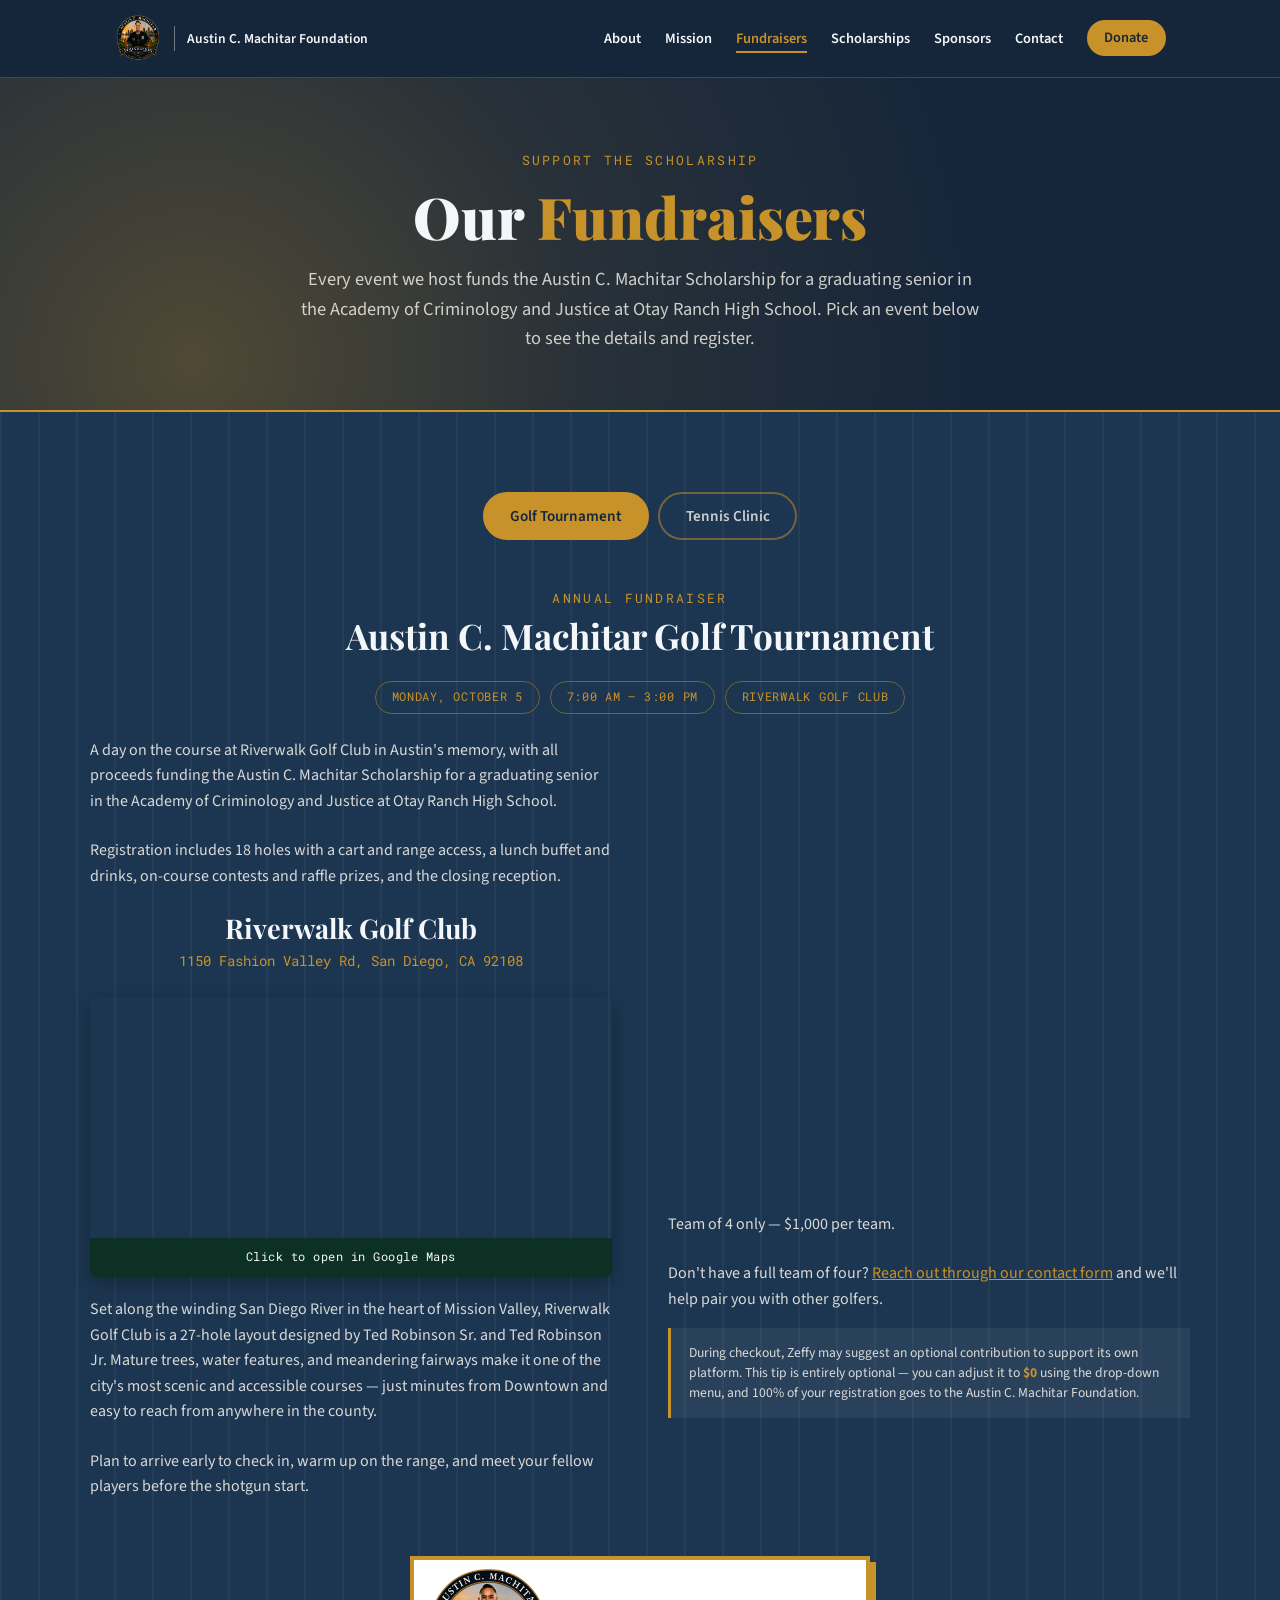
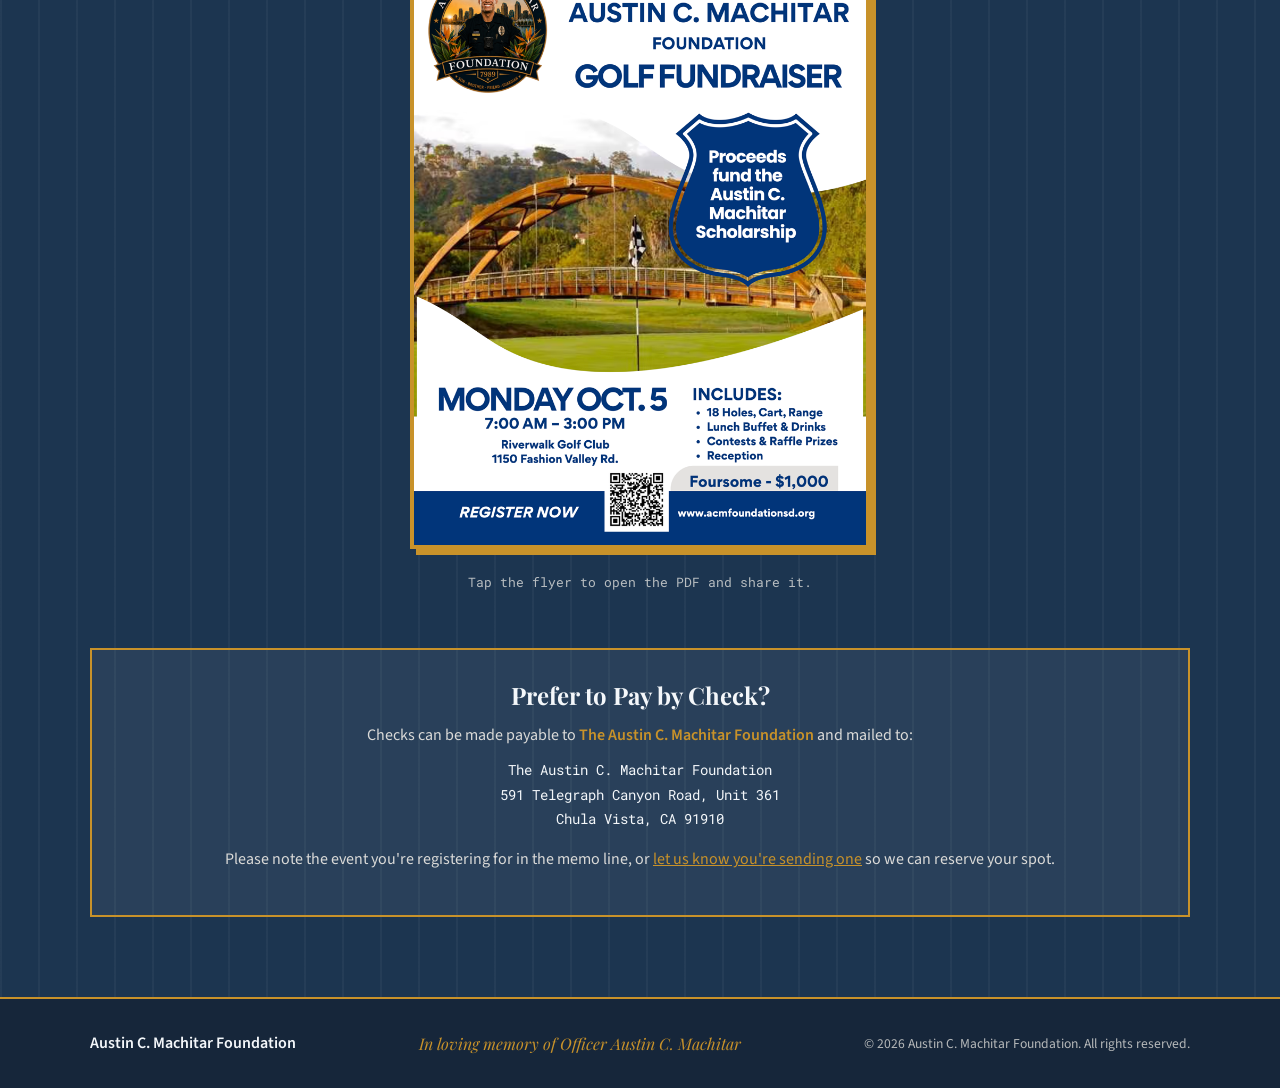
==== fundraisers.html @ 2b5ac6fb "Add tabbed Fundraisers page with tennis clinic Move the golf tournament off the home page into a ded" ====
<!DOCTYPE html>
<html lang="en">
<head>
<meta charset="UTF-8">
<meta name="viewport" content="width=device-width, initial-scale=1.0">
<title>Fundraisers — Austin C. Machitar Foundation</title>
<meta name="description" content="Upcoming Austin C. Machitar Foundation fundraisers — the annual golf tournament and the Redondo Family tennis clinic. All proceeds fund the Austin C. Machitar Scholarship.">
<!-- Favicon: foundation seal, scaled from assets/logo.png -->
<link rel="icon" type="image/png" sizes="32x32" href="assets/favicon-32.png">
<link rel="icon" type="image/png" sizes="16x16" href="assets/favicon-16.png">
<link rel="apple-touch-icon" sizes="180x180" href="assets/apple-touch-icon.png">
<link rel="preconnect" href="https://fonts.googleapis.com">
<link rel="preconnect" href="https://fonts.gstatic.com" crossorigin>
<link rel="stylesheet" href="https://fonts.googleapis.com/css2?family=Playfair+Display:wght@700;900&family=Source+Sans+3:wght@400;600&family=Roboto+Mono:wght@400&display=swap">
<link rel="stylesheet" href="css/styles.css">
</head>
<body>

<!-- ===== Navigation ===== -->
<nav class="nav">
  <div class="nav-inner">
    <a href="index.html" class="nav-logo" style="text-decoration:none;">
      <img class="nav-logo-img" src="assets/logo.png" alt="Austin C. Machitar Foundation">
      <span class="divider"></span>
      <span class="full-name">Austin C. Machitar Foundation</span>
    </a>
    <ul class="nav-links" id="navLinks">
      <li><a href="index.html#about">About</a></li>
      <li><a href="index.html#mission">Mission</a></li>
      <li><a href="fundraisers.html" aria-current="page">Fundraisers</a></li>
      <li><a href="index.html#scholarships">Scholarships</a></li>
      <li><a href="index.html#sponsors">Sponsors</a></li>
      <li><a href="index.html#contact">Contact</a></li>
      <li><a class="nav-donate" zeffy-form-link="https://www.zeffy.com/embed/donation-form/scholarship-fund-60?modal=true">Donate</a></li>
    </ul>
    <button class="hamburger" id="hamburger" aria-label="Toggle navigation" aria-expanded="false">
      <span></span><span></span><span></span>
    </button>
  </div>
</nav>

<!-- ===== Page header ===== -->
<header class="page-header">
  <div class="hero-content fade-in" style="margin:0 auto;">
    <span class="eyebrow">SUPPORT THE SCHOLARSHIP</span>
    <h1>Our <span class="accent">Fundraisers</span></h1>
    <p>Every event we host funds the Austin C. Machitar Scholarship for a graduating senior in the Academy of Criminology and Justice at Otay Ranch High School. Pick an event below to see the details and register.</p>
  </div>
</header>

<!--
  ===== Fundraisers (tabbed) =====

  HOW TO ADD A NEW FUNDRAISER
  1. Add a <button class="tab" role="tab"> to the .tablist below. Give it
     data-tab="<slug>" — the slug becomes the page's deep link, e.g.
     fundraisers.html#<slug>.
  2. Add a matching <section class="tabpanel" role="tabpanel" data-tab="<slug>">.
     Copy an existing panel and swap the copy, map, flyer, and Zeffy form URL.
  3. For the Zeffy form, set data-zeffy-form-url="/embed/ticketing/<form-slug>".
     The script in js/main.js mounts it the first time its tab is opened, so
     hidden forms cost nothing on page load.
  Nothing else needs editing — the tab script wires up whatever it finds.
-->
<section class="section fundraisers" id="fundraisers">
  <div class="container">

    <div class="tablist" role="tablist" aria-label="Fundraising events" id="fundraiserTabs">
      <button class="tab" role="tab" type="button" data-tab="golf"
              id="tab-golf" aria-controls="panel-golf" aria-selected="true">Golf Tournament</button>
      <button class="tab" role="tab" type="button" data-tab="tennis"
              id="tab-tennis" aria-controls="panel-tennis" aria-selected="false">Tennis Clinic</button>
    </div>

    <!-- ---------- Golf Tournament ---------- -->
    <section class="tabpanel" role="tabpanel" data-tab="golf"
             id="panel-golf" aria-labelledby="tab-golf" tabindex="-1">
      <div class="tournament-head">
        <span class="eyebrow">ANNUAL FUNDRAISER</span>
        <h2>Austin C. Machitar Golf Tournament</h2>
        <ul class="event-meta">
          <li>Monday, October 5</li>
          <li>7:00 AM – 3:00 PM</li>
          <li>Riverwalk Golf Club</li>
        </ul>
      </div>

      <div class="tournament-split">
        <!-- Left: tournament info + course map -->
        <div class="tournament-info">
          <p class="tournament-desc">A day on the course at Riverwalk Golf Club in Austin's memory, with all proceeds funding the Austin C. Machitar Scholarship for a graduating senior in the Academy of Criminology and Justice at Otay Ranch High School.</p>
          <p class="tournament-desc">Registration includes 18 holes with a cart and range access, a lunch buffet and drinks, on-course contests and raffle prizes, and the closing reception.</p>
          <!-- Course name + address above the map -->
          <h3 class="course-name">Riverwalk Golf Club</h3>
          <p class="course-address">1150 Fashion Valley Rd, San Diego, CA 92108</p>
          <!-- Clickable Google Map -->
          <a class="course-map" href="https://www.google.com/maps/dir/?api=1&destination=Riverwalk+Golf+Club%2C+1150+Fashion+Valley+Rd%2C+San+Diego%2C+CA+92108" target="_blank" rel="noopener noreferrer" aria-label="Open Riverwalk Golf Club in Google Maps for directions">
            <iframe
              title="Map of Riverwalk Golf Club"
              src="https://www.google.com/maps?q=Riverwalk+Golf+Club%2C+1150+Fashion+Valley+Rd%2C+San+Diego%2C+CA+92108&output=embed"
              width="100%"
              height="280"
              loading="lazy"
              referrerpolicy="no-referrer-when-downgrade"></iframe>
            <span class="course-map-hint">Click to open in Google Maps</span>
          </a>
          <!-- Course information -->
          <div class="course-info">
            <p class="tournament-desc">Set along the winding San Diego River in the heart of Mission Valley, Riverwalk Golf Club is a 27-hole layout designed by Ted Robinson Sr. and Ted Robinson Jr. Mature trees, water features, and meandering fairways make it one of the city's most scenic and accessible courses — just minutes from Downtown and easy to reach from anywhere in the county.</p>
            <p class="tournament-desc">Plan to arrive early to check in, warm up on the range, and meet your fellow players before the shotgun start.</p>
          </div>
        </div>

        <!-- Right: Zeffy ticketing embed -->
        <div class="tournament-register">
          <div class="zeffy-embed-wrap">
            <!-- Mounted by js/main.js when this tab is opened -->
            <div data-zeffy-form-url="/embed/ticketing/austin-c-machitar-foundation-golf-tournament"></div>
            <div data-zeffy-embed-fallback style="display:none;">
              <div style="position:relative;overflow:hidden;height:450px;width:100%;padding-top:450px;"><iframe title='Donation form powered by Zeffy' style='position: absolute; border: 0; top:0;left:0;bottom:0;right:0;width:100%;height:100%' data-zeffy-embed-src='https://www.zeffy.com/embed/ticketing/austin-c-machitar-foundation-golf-tournament' allowpaymentrequest allowTransparency="true"></iframe></div>
            </div>
          </div>
          <p class="tournament-desc">Team of 4 only — $1,000 per team.</p>
          <p class="tournament-desc">Don't have a full team of four? <a href="index.html#contact">Reach out through our contact form</a> and we'll help pair you with other golfers.</p>
          <p class="zeffy-disclaimer">During checkout, Zeffy may suggest an optional contribution to support its own platform. This tip is entirely optional — you can adjust it to <strong>$0</strong> using the drop-down menu, and 100% of your registration goes to the Austin C. Machitar Foundation.</p>
        </div>
      </div>

      <div class="event-flyer">
        <a class="event-flyer-link" href="assets/flyer/golf-flyer-1.pdf" target="_blank" rel="noopener" title="Open the golf fundraiser flyer (PDF) in a new tab">
          <img src="assets/flyer/golf-flyer-1.png" alt="Austin C. Machitar Foundation Golf Fundraiser flyer — Monday Oct. 5, 7:00 AM to 3:00 PM at Riverwalk Golf Club, foursome $1,000" loading="lazy">
        </a>
        <p class="flyer-hint">Tap the flyer to open the PDF and share it.</p>
      </div>
    </section>

    <!-- ---------- Redondo Family Tennis Clinic ---------- -->
    <section class="tabpanel" role="tabpanel" data-tab="tennis"
             id="panel-tennis" aria-labelledby="tab-tennis" tabindex="-1" hidden>
      <div class="tournament-head">
        <span class="eyebrow">FUNDRAISER</span>
        <h2>Redondo Family Tennis Clinic</h2>
        <ul class="event-meta">
          <li>Saturday, October 17</li>
          <li>10:00 AM – 12:00 PM</li>
          <li>Canyon Crest Academy</li>
          <li>Skill level 3.0 – 4.5+</li>
        </ul>
      </div>

      <div class="tournament-split">
        <!-- Left: clinic info + venue map -->
        <div class="tournament-info">
          <p class="tournament-desc">A fun 2-hour guided tennis clinic led by the Redondo Family coaches. Featuring rotational drills, skill development, and engaging on-court activities designed to improve your game. All proceeds from this clinic aim to support the Austin C. Machitar Scholarship for a graduating senior in the Academy of Criminology and Justice at Otay Ranch High School.</p>
          <p class="tournament-desc">Light refreshments, snacks, food, and prizes are included.</p>
          <!-- Venue name + address above the map -->
          <h3 class="course-name">Canyon Crest Academy</h3>
          <p class="course-address">5951 Village Center Loop Rd, San Diego, CA 92130</p>
          <!-- Clickable Google Map -->
          <a class="course-map" href="https://www.google.com/maps/dir/?api=1&destination=Canyon+Crest+Academy%2C+5951+Village+Center+Loop+Rd%2C+San+Diego%2C+CA+92130" target="_blank" rel="noopener noreferrer" aria-label="Open Canyon Crest Academy in Google Maps for directions">
            <iframe
              title="Map of Canyon Crest Academy"
              src="https://www.google.com/maps?q=Canyon+Crest+Academy%2C+5951+Village+Center+Loop+Rd%2C+San+Diego%2C+CA+92130&output=embed"
              width="100%"
              height="280"
              loading="lazy"
              referrerpolicy="no-referrer-when-downgrade"></iframe>
            <span class="course-map-hint">Click to open in Google Maps</span>
          </a>
          <div class="course-info">
            <p class="tournament-desc">Austin was an accomplished tennis player himself — a talent inherited from his mother Leslie, of the famed Redondo tennis family. This clinic brings that family back to the court in his honor.</p>
            <p class="tournament-desc">Plan to arrive a few minutes early to check in and warm up before the first rotation.</p>
          </div>
        </div>

        <!-- Right: Zeffy ticketing embed -->
        <div class="tournament-register">
          <div class="zeffy-embed-wrap">
            <!-- Mounted by js/main.js when this tab is opened -->
            <div data-zeffy-form-url="/embed/ticketing/redondo-tennis-clinic"></div>
            <div data-zeffy-embed-fallback style="display:none;">
              <div style="position:relative;overflow:hidden;height:450px;width:100%;padding-top:450px;"><iframe title='Donation form powered by Zeffy' style='position: absolute; border: 0; top:0;left:0;bottom:0;right:0;width:100%;height:100%' data-zeffy-embed-src='https://www.zeffy.com/embed/ticketing/redondo-tennis-clinic' allowpaymentrequest allowTransparency="true"></iframe></div>
            </div>
          </div>
          <p class="tournament-desc">Registration fee — $100 per player.</p>
          <p class="tournament-desc">Questions about the clinic? <a href="index.html#contact">Reach out through our contact form</a> and we'll get back to you.</p>
          <p class="zeffy-disclaimer">During checkout, Zeffy may suggest an optional contribution to support its own platform. This tip is entirely optional — you can adjust it to <strong>$0</strong> using the drop-down menu, and 100% of your registration goes to the Austin C. Machitar Foundation.</p>
        </div>
      </div>

      <div class="event-flyer">
        <a class="event-flyer-link" href="assets/flyer/tennis-flyer-1.pdf" target="_blank" rel="noopener" title="Open the tennis clinic flyer (PDF) in a new tab">
          <img src="assets/flyer/tennis-flyer-1.png" alt="Redondo Family Tennis Clinic and Fundraiser flyer — Saturday, October 17, 10:00 AM to 12:00 PM at Canyon Crest Academy, registration fee $100" loading="lazy">
        </a>
        <p class="flyer-hint">Tap the flyer to open the PDF and share it.</p>
      </div>
    </section>

    <!-- ---------- Pay by check (applies to every fundraiser) ---------- -->
    <div class="check-note reveal">
      <h3>Prefer to Pay by Check?</h3>
      <p>Checks can be made payable to <span class="payee">The Austin C. Machitar Foundation</span> and mailed to:</p>
      <address>
        The Austin C. Machitar Foundation<br>
        591 Telegraph Canyon Road, Unit 361<br>
        Chula Vista, CA 91910
      </address>
      <p style="margin-top:1rem;">Please note the event you're registering for in the memo line, or <a href="index.html#contact" style="color:var(--color-gold);">let us know you're sending one</a> so we can reserve your spot.</p>
    </div>

  </div>
</section>

<!-- ===== Footer ===== -->
<footer class="footer">
  <div class="footer-inner">
    <span class="footer-left">Austin C. Machitar Foundation</span>
    <span class="footer-center">In loving memory of Officer Austin C. Machitar</span>
    <span class="footer-right" id="footer-copy"></span>
  </div>
</footer>

<script src="js/main.js"></script>

<!-- Zeffy embed script — powers the ticketing forms in the tabs above.
     If it fails to load, the inline fallback iframes are revealed instead. -->
<script
  src="https://www.zeffy.com/embed/v2/zeffy-embed.js"
  onerror="document.querySelectorAll('[data-zeffy-embed-fallback]').forEach(function(el){el.style.display='block';el.querySelectorAll('iframe[data-zeffy-embed-src]').forEach(function(f){f.src=f.getAttribute('data-zeffy-embed-src');});});">
</script>

<!-- Zeffy modal form script (powers the Donate button) -->
<script src="https://zeffy-scripts.s3.ca-central-1.amazonaws.com/embed-form-script.min.js"></script>

</body>
</html>
---- css/styles.css ----
/* ===== Theme: Guardian Crest (white · blue · gold, from the ACMF seal) ===== */
:root {
  --color-bg:          #F4F7FA;  /* cool blue-tinted off-white */
  --color-surface:     #FFFFFF;
  --color-navy:        #16263A;  /* deep navy from the logo ring */
  --color-gold:        #C8922A;  /* heraldic gold border */
  --color-gold-bright: #E0A93D;  /* lighter gold for hovers */
  --color-red:         #C8922A;  /* legacy "red" mapped to gold for primary CTAs */
  --color-green:       #1C3550;  /* deep slate-navy band (was forest green) */
  --color-muted:       #5A6776;  /* slate body text */
  --color-border:      #D6DEE7;  /* cool hairline */
  /* Logo accent palette */
  --color-orange:      #E07B1A;
  --color-blue:        #2E6DB4;  /* skyline blue accent */
  /* Motion */
  --ease-out-quart:    cubic-bezier(0.25, 1, 0.5, 1);
}

* { margin: 0; padding: 0; box-sizing: border-box; }

html { scroll-behavior: smooth; }

body {
  font-family: 'Source Sans 3', sans-serif;
  font-weight: 400;
  background-color: var(--color-bg);
  color: var(--color-navy);
  line-height: 1.6;
}

h1, h2, h3, h4 { font-family: 'Playfair Display', serif; line-height: 1.15; }

.eyebrow {
  font-family: 'Roboto Mono', monospace;
  font-size: 0.8rem;
  letter-spacing: 0.18em;
  text-transform: uppercase;
  color: var(--color-gold);
}

.section { padding: 5rem 1.5rem; }
.container { max-width: 1100px; margin: 0 auto; }

/* ---------- Navigation ---------- */
.nav {
  position: sticky;
  top: 0;
  z-index: 100;
  background: var(--color-navy);
  border-bottom: 1px solid rgba(200, 146, 42, 0.3);
}
.nav-inner {
  max-width: 1100px;
  margin: 0 auto;
  display: flex;
  align-items: center;
  justify-content: space-between;
  padding: 0.9rem 1.5rem;
}
.nav-logo { display: flex; align-items: center; gap: 0.75rem; }
.nav-logo-img {
  display: block;
  height: 48px;
  width: 48px;
  object-fit: contain;
}
.nav-logo .divider {
  width: 1px;
  height: 1.6rem;
  background: rgba(250, 246, 239, 0.4);
}
.nav-logo .full-name {
  font-family: 'Source Sans 3', sans-serif;
  font-weight: 600;
  font-size: 0.85rem;
  color: var(--color-bg);
}
.nav-links { display: flex; gap: 1.5rem; list-style: none; }
.nav-links a {
  font-family: 'Source Sans 3', sans-serif;
  font-weight: 600;
  font-size: 0.9rem;
  color: var(--color-bg);
  text-decoration: none;
  transition: color 0.2s ease;
}
.nav-links a:hover { color: var(--color-gold); }
/* Current page marker (interior pages such as fundraisers.html) */
.nav-links a[aria-current="page"] {
  color: var(--color-gold);
  border-bottom: 2px solid var(--color-gold);
  padding-bottom: 2px;
}

/* Donate button in nav */
.nav-links a.nav-donate {
  background: var(--color-gold);
  color: var(--color-navy);
  padding: 0.45rem 1.1rem;
  border-radius: 999px;
  transition: background 0.2s ease, color 0.2s ease;
}
.nav-links a.nav-donate:hover { background: var(--color-gold-bright); color: var(--color-navy); }

.hamburger {
  display: none;
  flex-direction: column;
  gap: 5px;
  background: none;
  border: none;
  cursor: pointer;
  padding: 0.4rem;
}
.hamburger span {
  display: block;
  width: 24px;
  height: 2px;
  background: var(--color-gold);
}

/* ---------- Hero ---------- */
.hero {
  position: relative;
  min-height: 100vh;
  display: flex;
  align-items: center;
  justify-content: center;
  text-align: center;
  padding: 6rem 1.5rem 4rem;
  background-color: var(--color-navy);
  background-image: radial-gradient(circle at 15% 85%, rgba(200, 146, 42, 0.38) 0%, rgba(200, 146, 42, 0.12) 35%, rgba(28, 43, 58, 0) 70%);
  border-bottom: 2px solid var(--color-gold);
}
.hero-content { max-width: 760px; }
.hero-logo {
  display: block;
  width: min(320px, 80%);
  height: auto;
  margin: 0 auto 1.5rem;
  filter: drop-shadow(0 16px 44px rgba(0, 0, 0, 0.45));
}
.hero .eyebrow { display: block; margin-bottom: 1.2rem; }
.hero h1 {
  font-weight: 900;
  font-size: clamp(2.5rem, 9vw, 6rem);
  color: var(--color-bg);
  margin-bottom: 1.2rem;
}
.hero h1 .accent { color: var(--color-gold); }
.hero-subhead {
  font-size: clamp(1rem, 2.2vw, 1.25rem);
  color: rgba(250, 246, 239, 0.8);
  margin-bottom: 2.2rem;
}
.cta-row {
  display: flex;
  gap: 1rem;
  justify-content: center;
  flex-wrap: wrap;
  margin-bottom: 1.2rem;
}
.hero-donate-note {
  max-width: 540px;
  margin: 0 auto 2.2rem;
  font-size: 0.82rem;
  line-height: 1.5;
  color: rgba(250, 246, 239, 0.7);
}
.hero-donate-note strong { color: var(--color-gold); }
.btn {
  display: inline-block;
  padding: 0.9rem 2rem;
  font-family: 'Source Sans 3', sans-serif;
  font-weight: 600;
  font-size: 1rem;
  text-decoration: none;
  border-radius: 0;
  cursor: pointer;
  transition: background 0.2s var(--ease-out-quart), color 0.2s var(--ease-out-quart), transform 0.1s var(--ease-out-quart);
}
.btn:active { transform: scale(0.97); }
.btn-primary { background: var(--color-gold); color: var(--color-navy); border: 2px solid var(--color-gold); }
.btn-primary:hover { background: var(--color-gold-bright); border-color: var(--color-gold-bright); }
.btn-secondary { background: transparent; color: var(--color-gold); border: 2px solid var(--color-gold); }
.btn-secondary:hover { background: var(--color-gold); color: var(--color-navy); }

.badge {
  display: inline-flex;
  align-items: center;
  gap: 0.7rem;
  border: 1px solid var(--color-gold);
  border-radius: 999px;
  padding: 0.5rem 1.1rem;
}
.badge svg { display: block; }
.badge span {
  font-family: 'Roboto Mono', monospace;
  font-size: 0.78rem;
  letter-spacing: 0.08em;
  color: var(--color-gold);
}
/* Clickable badge → jumps to the foundation info */
.badge-link {
  text-decoration: none;
  cursor: pointer;
  transition: background 0.2s var(--ease-out-quart), transform 0.1s var(--ease-out-quart);
}
.badge-link:hover { background: var(--color-gold); }
.badge-link:hover span { color: var(--color-navy); }
.badge-link:active { transform: scale(0.97); }
.badge-link:focus-visible { outline: 2px solid var(--color-gold); outline-offset: 3px; }

.fade-in {
  animation: fadeIn 0.8s var(--ease-out-quart) both;
}
@keyframes fadeIn {
  from { opacity: 0; transform: translateY(20px); }
  to   { opacity: 1; transform: translateY(0); }
}

/* ---------- Scroll reveal ---------- */
.reveal {
  opacity: 0;
  transform: translateY(24px);
  transition: opacity 0.6s var(--ease-out-quart), transform 0.6s var(--ease-out-quart);
  transition-delay: calc(var(--i, 0) * 80ms);
}
.reveal.is-visible {
  opacity: 1;
  transform: translateY(0);
}

@media (prefers-reduced-motion: reduce) {
  html { scroll-behavior: auto; }
  .fade-in { animation: none; }
  .reveal { opacity: 1; transform: none; transition: none; }
  *, *::before, *::after {
    animation-duration: 0.01ms !important;
    animation-iteration-count: 1 !important;
    transition-duration: 0.01ms !important;
  }
}

/* ---------- Section headings ---------- */
.section-heading {
  font-weight: 700;
  font-size: clamp(1.8rem, 4vw, 2.8rem);
  margin-bottom: 1rem;
}
.center { text-align: center; }
.center .eyebrow { display: block; margin-bottom: 0.6rem; }

/* ---------- About ---------- */
.about-grid {
  display: grid;
  grid-template-columns: 1fr 1.3fr;
  gap: 3.5rem;
  align-items: center;
}
.photo-frame {
  aspect-ratio: 3 / 4;
  background: var(--color-navy);
  border: 4px solid var(--color-gold);
  box-shadow: 6px 6px 0px var(--color-gold);
  display: flex;
  align-items: center;
  justify-content: center;
  color: var(--color-gold);
  font-family: 'Roboto Mono', monospace;
  font-size: 1rem;
  overflow: hidden;
}
.photo-frame img {
  width: 100%;
  height: 100%;
  object-fit: cover;
  display: block;
}

/* ---------- Horizontal photo scroller ---------- */
.scroller-wrap {
  margin-top: 3.5rem;
  display: grid;
  grid-template-columns: auto 1fr auto;
  align-items: center;
  gap: 0.75rem;
}
.scroller-arrow {
  flex: 0 0 auto;
  width: 2.75rem;
  height: 2.75rem;
  display: flex;
  align-items: center;
  justify-content: center;
  font-size: 1.6rem;
  line-height: 1;
  color: var(--color-navy);
  background: var(--color-gold);
  border: none;
  border-radius: 999px;
  cursor: pointer;
  box-shadow: 0 4px 12px rgba(22, 38, 58, 0.18);
  transition: background 0.2s ease, transform 0.1s ease, opacity 0.2s ease;
}
.scroller-arrow:hover { background: var(--color-gold-bright); }
.scroller-arrow:active { transform: scale(0.92); }
.scroller-arrow:disabled {
  opacity: 0.3;
  cursor: default;
  background: var(--color-gold);
}

.photo-scroller {
  display: flex;
  gap: 1rem;
  padding-bottom: 1rem;
  overflow-x: auto;
  scroll-snap-type: x proximity;
  -webkit-overflow-scrolling: touch;
  scrollbar-width: thin;
  scrollbar-color: var(--color-gold) var(--color-border);
}
.photo-scroller:focus-visible { outline: 2px solid var(--color-gold); outline-offset: 4px; }
.photo-scroller::-webkit-scrollbar { height: 8px; }
.photo-scroller::-webkit-scrollbar-track { background: var(--color-border); }
.photo-scroller::-webkit-scrollbar-thumb { background: var(--color-gold); border-radius: 999px; }
.scroll-photo {
  flex: 0 0 auto;
  width: 300px;
  height: 240px;
  margin: 0;
  scroll-snap-align: start;
  border: 3px solid var(--color-gold);
  box-shadow: 5px 5px 0 var(--color-gold);
  background: var(--color-navy);
  overflow: hidden;
}
.scroll-photo img {
  width: 100%;
  height: 100%;
  object-fit: cover;
  object-position: top;
  display: block;
  cursor: zoom-in;
  transition: transform 0.4s var(--ease-out-quart);
}
.scroll-photo:hover img { transform: scale(1.05); }

/* ---------- Lightbox ---------- */
.lightbox {
  position: fixed;
  inset: 0;
  z-index: 1000;
  display: none;
  align-items: center;
  justify-content: center;
  padding: 2rem;
  background: rgba(11, 19, 30, 0.92);
  cursor: zoom-out;
}
.lightbox.is-open { display: flex; }
.lightbox-img {
  max-width: 92vw;
  max-height: 88vh;
  object-fit: contain;
  border: 3px solid var(--color-gold);
  box-shadow: 0 20px 60px rgba(0, 0, 0, 0.6);
  cursor: default;
  animation: lightboxIn 0.25s var(--ease-out-quart) both;
}
@keyframes lightboxIn {
  from { opacity: 0; transform: scale(0.96); }
  to   { opacity: 1; transform: scale(1); }
}
.lightbox-close {
  position: absolute;
  top: 1.2rem;
  right: 1.5rem;
  width: 2.6rem;
  height: 2.6rem;
  font-size: 2rem;
  line-height: 1;
  color: var(--color-navy);
  background: var(--color-gold);
  border: none;
  border-radius: 999px;
  cursor: pointer;
  transition: background 0.2s ease;
}
.lightbox-close:hover { background: var(--color-gold-bright); }
@media (prefers-reduced-motion: reduce) {
  .lightbox-img { animation: none; }
}
.about-text .eyebrow { display: block; margin-bottom: 0.6rem; }
.about-text h2 { font-weight: 700; font-size: clamp(1.6rem, 3.5vw, 2.4rem); margin-bottom: 1.2rem; }
.about-text p { margin-bottom: 1rem; color: var(--color-muted); }
.pull-quote {
  border-left: 3px solid var(--color-gold);
  padding-left: 1.2rem;
  margin-top: 1.5rem;
  font-family: 'Playfair Display', serif;
  font-style: italic;
  font-size: 1.3rem;
  color: var(--color-navy);
  line-height: 1.4;
}

/* ---------- Cards ---------- */
.card-row {
  display: grid;
  grid-template-columns: repeat(3, 1fr);
  gap: 1.5rem;
  margin-top: 2.5rem;
}
.card {
  background: var(--color-bg);
  border: 1px solid var(--color-border);
  border-top: 4px solid var(--color-gold);
  border-radius: 0;
  padding: 2rem 1.6rem;
  transition: transform 0.25s var(--ease-out-quart), box-shadow 0.25s var(--ease-out-quart);
}
.card:hover {
  transform: translateY(-4px);
  box-shadow: 0 10px 24px rgba(22, 38, 58, 0.12);
}
.card svg { margin-bottom: 1rem; }
.card h3 { font-weight: 700; font-size: 1.35rem; margin-bottom: 0.7rem; }
.card p { color: var(--color-muted); }
.card-cta {
  display: inline-block;
  margin-top: 1.1rem;
  font-family: 'Source Sans 3', sans-serif;
  font-weight: 600;
  color: var(--color-blue);
  text-decoration: none;
  border-bottom: 2px solid var(--color-gold);
  padding-bottom: 2px;
}
.card-cta:hover { color: var(--color-navy); }

/* ---------- Tournament / Fundraiser panels ---------- */
.tournament,
.fundraisers {
  background-color: var(--color-green);
  background-image: repeating-linear-gradient(
    90deg,
    rgba(255, 255, 255, 0.04) 0px,
    rgba(255, 255, 255, 0.04) 2px,
    transparent 2px,
    transparent 38px
  );
}
.tournament-grid {
  display: grid;
  grid-template-columns: 1fr 1fr;
  gap: 3.5rem;
  align-items: start;
}
.tournament-single { max-width: 720px; margin: 0 auto; }
.tournament-head { text-align: center; }
.tournament-split {
  display: grid;
  grid-template-columns: 1fr 1fr;
  gap: 3.5rem;
  align-items: stretch;
  margin-top: 1.5rem;
}
.tournament-info {
  display: flex;
  flex-direction: column;
}
.tournament-info .tournament-desc:first-child { margin-top: 0; }
.tournament-register .zeffy-embed-wrap { margin-top: 0; }

/* Course map + info (in the left column, beside the Zeffy form) */
.tournament-info .course-map {
  margin-top: 0.5rem;
  flex: 1 1 auto; /* grow to match the Zeffy column height */
  min-height: 280px;
}
.course-info {
  margin-top: 1.25rem;
  text-align: left;
}
.course-name {
  color: var(--color-bg);
  font-weight: 700;
  font-size: clamp(1.3rem, 2.4vw, 1.7rem);
  margin: 1.5rem 0 0.4rem;
  text-align: center;
}
.course-address {
  font-family: 'Roboto Mono', monospace;
  font-size: 0.85rem;
  color: var(--color-gold);
  margin: 0 0 1rem;
  text-align: center;
}
.course-info .tournament-desc:first-of-type { margin-top: 0; }
.course-map {
  position: relative;
  display: block;
  height: 280px; /* fallback; the .tournament-info scope lets it grow to match the form */
  border-radius: 6px;
  overflow: hidden;
  box-shadow: 0 6px 18px rgba(0, 0, 0, 0.25);
}
.course-map iframe {
  position: absolute;
  top: 0;
  left: 0;
  width: 100% !important;
  height: 100% !important;
  border: 0;
  pointer-events: none; /* let clicks fall through to the wrapping link */
}
.course-map-hint {
  position: absolute;
  bottom: 0;
  left: 0;
  right: 0;
  padding: 0.6rem 1rem;
  background: rgba(11, 47, 30, 0.85);
  color: var(--color-bg);
  font-family: 'Roboto Mono', monospace;
  font-size: 0.78rem;
  text-align: center;
  letter-spacing: 0.04em;
}
.tournament h2,
.fundraisers h2 { color: var(--color-bg); font-weight: 700; font-size: clamp(1.6rem, 3.2vw, 2.2rem); margin: 0.5rem 0 1.5rem; }
.tournament .eyebrow,
.fundraisers .eyebrow { display: block; margin-bottom: 0.4rem; }
.details-grid { display: grid; grid-template-columns: max-content 1fr; gap: 0.75rem 1.5rem; }
.details-grid dt {
  font-family: 'Roboto Mono', monospace;
  font-size: 0.8rem;
  text-transform: uppercase;
  letter-spacing: 0.06em;
  color: var(--color-gold);
}
.details-grid dd {
  font-family: 'Source Sans 3', sans-serif;
  font-weight: 600;
  color: var(--color-bg);
}
.tournament-desc { color: rgba(250, 246, 239, 0.85); margin-top: 1.5rem; }
.tournament-desc a { color: var(--color-gold); text-decoration: underline; }
/* Force the Zeffy embed (and its injected iframe) to fill the title's width */
.zeffy-embed-wrap { width: 100%; margin: 1.5rem 0; }
.zeffy-embed-wrap > div,
.zeffy-embed-wrap iframe { width: 100% !important; max-width: 100% !important; }
.zeffy-disclaimer {
  margin-top: 1rem;
  padding: 0.9rem 1.1rem;
  border-left: 3px solid var(--color-gold);
  background: rgba(255, 255, 255, 0.06);
  font-size: 0.85rem;
  line-height: 1.5;
  color: rgba(250, 246, 239, 0.85);
}
.zeffy-disclaimer strong { color: var(--color-gold); }
/* Light-background variant for the donate disclaimer */
.zeffy-disclaimer.on-light {
  background: var(--color-bg);
  color: var(--color-muted);
}
.zeffy-disclaimer.on-light strong { color: var(--color-gold); }

/* ---------- Scholarships ---------- */
.intro-text { max-width: 720px; margin: 0 auto 1rem; color: var(--color-muted); }
.card-row-2 {
  display: grid;
  grid-template-columns: repeat(2, 1fr);
  gap: 1.5rem;
  margin-top: 2.5rem;
}

/* ---------- Sponsors ---------- */
.sponsor-tier { margin-top: 2.5rem; }
.tier-label {
  font-family: 'Roboto Mono', monospace;
  font-size: 0.85rem;
  letter-spacing: 0.1em;
  text-transform: uppercase;
  color: var(--color-gold);
  margin-bottom: 1rem;
  text-align: center;
}
.sponsor-box {
  border: 2px dashed var(--color-border);
  background: var(--color-bg);
  display: flex;
  align-items: center;
  justify-content: center;
  font-family: 'Roboto Mono', monospace;
  font-size: 0.85rem;
  color: var(--color-muted);
  text-align: center;
  padding: 1rem;
}
.tier-captain .sponsor-box { border-color: var(--color-gold); min-height: 130px; }
.tier-lieutenant { display: grid; grid-template-columns: repeat(2, 1fr); gap: 1.5rem; }
.tier-lieutenant .sponsor-box { min-height: 100px; }
.tier-sergeant { display: grid; grid-template-columns: repeat(3, 1fr); gap: 1.4rem; }
.tier-sergeant .sponsor-box { min-height: 90px; }
.tier-officer { display: grid; grid-template-columns: repeat(4, 1fr); gap: 1.2rem; }
.tier-officer .sponsor-box { min-height: 80px; }
.tier-recruit { display: grid; grid-template-columns: repeat(4, 1fr); gap: 1.2rem; }
.tier-recruit .sponsor-box { min-height: 70px; }

/* ===== Flyer slideshow ===== */
.flyer-slider { margin-top: 1rem; }
.flyer-scroller-wrap {
  display: grid;
  grid-template-columns: auto 1fr auto;
  align-items: center;
  gap: 0.75rem;
}
.flyer-stage {
  position: relative;
  width: 100%;
  max-width: 620px;
  margin: 0 auto;
}
.flyer-slide {
  display: none;
  text-decoration: none;
}
.flyer-slide.is-active {
  display: block;
  animation: flyer-fade 0.35s ease;
}
@keyframes flyer-fade {
  from { opacity: 0; }
  to { opacity: 1; }
}

.packages-flyer {
  display: block;
  width: 100%;
  height: auto;
  margin: 0 auto;
  border: 4px solid var(--color-gold);
  box-shadow: 6px 6px 0 var(--color-gold);
  transition: transform 0.15s ease;
}
.flyer-slide:hover .packages-flyer,
.flyer-slide:focus-visible .packages-flyer { transform: translateY(-3px); }
.flyer-slide:focus-visible { outline: 3px solid var(--color-gold-bright); outline-offset: 4px; }

.flyer-controls {
  display: flex;
  flex-direction: column;
  align-items: center;
  gap: 0.6rem;
  margin-top: 1.25rem;
}
.flyer-dots {
  display: flex;
  gap: 0.5rem;
}
.flyer-dot {
  width: 0.7rem;
  height: 0.7rem;
  padding: 0;
  border: none;
  border-radius: 999px;
  background: var(--color-border);
  cursor: pointer;
  transition: background 0.2s ease, transform 0.2s ease;
}
.flyer-dot:hover { background: var(--color-gold-bright); }
.flyer-dot.is-active { background: var(--color-gold); transform: scale(1.25); }
.flyer-hint {
  font-family: 'Roboto Mono', monospace;
  font-size: 0.8rem;
  color: var(--color-muted);
  text-align: center;
  margin: 0;
}

@media (max-width: 640px) {
  .flyer-scroller-wrap { gap: 0.4rem; }
  .scroller-arrow { width: 2.4rem; height: 2.4rem; font-size: 1.4rem; }
}

.sponsor-cta {
  border: 2px solid var(--color-gold);
  background: var(--color-bg);
  text-align: center;
  padding: 2.5rem 1.5rem;
  margin-top: 3rem;
}
.sponsor-cta h3 { font-weight: 700; font-size: 1.6rem; margin-bottom: 0.6rem; }
.sponsor-cta p { color: var(--color-muted); margin-bottom: 1.4rem; }
.btn-outline-navy {
  display: inline-block;
  padding: 0.85rem 1.8rem;
  background: transparent;
  border: 2px solid var(--color-navy);
  color: var(--color-navy);
  font-family: 'Source Sans 3', sans-serif;
  font-weight: 600;
  text-decoration: none;
  border-radius: 0;
  transition: background 0.2s ease, color 0.2s ease;
}
.btn-outline-navy:hover { background: var(--color-navy); color: var(--color-bg); }

/* ---------- Contact ---------- */
.contact { background: var(--color-navy); }
.contact-grid { display: grid; grid-template-columns: 1fr 1fr; gap: 3.5rem; }
.contact-info { color: var(--color-bg); display: flex; flex-direction: column; height: 100%; }
.contact-info .contact-rule { margin-top: auto; margin-bottom: 1.5rem; }
.contact-info h2 { font-weight: 700; font-size: clamp(1.6rem, 3.2vw, 2.2rem); margin-bottom: 1.5rem; }
.contact-info p { margin-bottom: 0.8rem; color: rgba(250, 246, 239, 0.85); }
.contact-info a { color: var(--color-gold); text-decoration: none; }
.contact-info a:hover { text-decoration: underline; }
.social-links { display: flex; gap: 1.2rem; margin: 1rem 0; }
.contact-rule { width: 50%; height: 1px; background: var(--color-gold); border: none; margin: 1.5rem 0; }
.nonprofit-note { font-size: 0.85rem; color: rgba(250, 246, 239, 0.6); }
.contact-form h2 { color: var(--color-bg); font-weight: 700; font-size: clamp(1.4rem, 3vw, 1.9rem); margin-bottom: 1.5rem; }
.contact-form-fields { display: flex; flex-direction: column; }
.contact-form-fields label {
  font-family: 'Roboto Mono', monospace;
  font-size: 0.72rem;
  letter-spacing: 0.08em;
  text-transform: uppercase;
  color: var(--color-gold);
  margin: 0.9rem 0 0.35rem;
}
.contact-form-fields input,
.contact-form-fields textarea {
  font-family: 'Source Sans 3', sans-serif;
  font-size: 1rem;
  color: var(--color-navy);
  background: var(--color-bg);
  border: 1px solid var(--color-border);
  border-radius: 0;
  padding: 0.7rem 0.85rem;
  width: 100%;
}
.contact-form-fields textarea { resize: vertical; }
.contact-form-fields input:focus,
.contact-form-fields textarea:focus {
  outline: none;
  border-color: var(--color-gold);
  box-shadow: 0 0 0 2px rgba(200, 146, 42, 0.3);
}
.contact-form-fields .btn { margin-top: 1.4rem; cursor: pointer; }
.form-status { margin-top: 1rem; font-size: 0.9rem; min-height: 1.2em; }
.form-status.is-success { color: var(--color-gold); }
.form-status.is-error { color: #ff9b8a; }

/* ---------- Footer ---------- */
.footer {
  background: var(--color-navy);
  border-top: 2px solid var(--color-gold);
  padding: 2rem 1.5rem;
}
.footer-inner {
  max-width: 1100px;
  margin: 0 auto;
  display: flex;
  align-items: center;
  justify-content: space-between;
  gap: 1rem;
  flex-wrap: wrap;
}
.footer-left { font-family: 'Source Sans 3', sans-serif; font-weight: 600; color: var(--color-bg); }
.footer-center { font-family: 'Playfair Display', serif; font-style: italic; color: var(--color-gold); text-align: center; }
.footer-right { font-size: 0.85rem; color: rgba(250, 246, 239, 0.7); text-align: right; }

/* ---------- Tablet ---------- */
@media (max-width: 1024px) {
  .card-row { grid-template-columns: repeat(2, 1fr); }
}

/* ---------- Mobile ---------- */
@media (max-width: 640px) {
  .nav-logo .full-name { display: none; }
  .hamburger { display: flex; }
  .nav-links {
    display: none;
    position: absolute;
    top: 100%;
    left: 0;
    right: 0;
    flex-direction: column;
    background: var(--color-navy);
    padding: 1rem 1.5rem;
    gap: 1rem;
    border-bottom: 2px solid var(--color-gold);
  }
  .nav-links.open { display: flex; }

  .about-grid,
  .tournament-grid,
  .tournament-split,
  .contact-grid { grid-template-columns: 1fr; gap: 2.5rem; }
  .course-map { height: 300px; }
  .card-row,
  .card-row-2 { grid-template-columns: 1fr; }
  .tier-lieutenant { grid-template-columns: 1fr; }
  .tier-sergeant,
  .tier-officer,
  .tier-recruit { grid-template-columns: repeat(2, 1fr); }
  .scroll-photo { width: 240px; height: 190px; }

  .footer-inner { flex-direction: column; text-align: center; }
  .footer-right, .footer-center { text-align: center; }
}
</content>
</invoke>

/* ===========================================================
   Fundraisers page
   =========================================================== */

/* Belt-and-braces: keep [hidden] hidden even when a display rule
   would otherwise win (tab panels use grid/flex layouts). */
[hidden] { display: none !important; }

/* ---------- Interior page header (shorter than the home hero) ---------- */
.page-header {
  padding: 4.5rem 1.5rem 3.5rem;
  text-align: center;
  background-color: var(--color-navy);
  background-image: radial-gradient(circle at 15% 85%, rgba(200, 146, 42, 0.32) 0%, rgba(200, 146, 42, 0.10) 35%, rgba(28, 43, 58, 0) 70%);
  border-bottom: 2px solid var(--color-gold);
}
.page-header .eyebrow { display: block; margin-bottom: 0.8rem; }
.page-header h1 {
  font-weight: 900;
  font-size: clamp(2rem, 6vw, 3.6rem);
  color: var(--color-bg);
  margin-bottom: 1rem;
}
.page-header h1 .accent { color: var(--color-gold); }
.page-header p {
  max-width: 680px;
  margin: 0 auto;
  color: rgba(250, 246, 239, 0.8);
  font-size: clamp(1rem, 2vw, 1.15rem);
}

/* ---------- Tabs ----------
   One <button role="tab"> per fundraiser, one <section role="tabpanel">
   per fundraiser. To add a fundraiser, add a matching pair — the script
   in js/main.js wires up whatever it finds. */
.tablist {
  display: flex;
  flex-wrap: wrap;
  justify-content: center;
  gap: 0.6rem;
  margin-bottom: 3rem;
}
.tab {
  font-family: 'Source Sans 3', sans-serif;
  font-weight: 600;
  font-size: 0.95rem;
  padding: 0.7rem 1.6rem;
  color: rgba(250, 246, 239, 0.8);
  background: transparent;
  border: 2px solid rgba(200, 146, 42, 0.5);
  border-radius: 999px;
  cursor: pointer;
  transition: background 0.2s var(--ease-out-quart), color 0.2s var(--ease-out-quart), border-color 0.2s var(--ease-out-quart);
}
.tab:hover { border-color: var(--color-gold); color: var(--color-bg); }
.tab[aria-selected="true"] {
  background: var(--color-gold);
  border-color: var(--color-gold);
  color: var(--color-navy);
}
.tab:focus-visible { outline: 2px solid var(--color-gold-bright); outline-offset: 3px; }

/* ---------- Event meta chips (date · time · place) ---------- */
.event-meta {
  display: flex;
  flex-wrap: wrap;
  justify-content: center;
  gap: 0.6rem;
  margin: 1rem 0 0.5rem;
}
.event-meta li {
  list-style: none;
  font-family: 'Roboto Mono', monospace;
  font-size: 0.76rem;
  letter-spacing: 0.06em;
  text-transform: uppercase;
  color: var(--color-gold);
  border: 1px solid rgba(200, 146, 42, 0.5);
  border-radius: 999px;
  padding: 0.35rem 1rem;
}

/* ---------- Event flyer (one sheet, links to the PDF) ---------- */
.event-flyer { margin-top: 3.5rem; text-align: center; }
.event-flyer-link { display: inline-block; text-decoration: none; }
.event-flyer img {
  display: block;
  width: 100%;
  max-width: 460px;
  height: auto;
  border: 4px solid var(--color-gold);
  box-shadow: 6px 6px 0 var(--color-gold);
  transition: transform 0.15s ease;
}
.event-flyer-link:hover img,
.event-flyer-link:focus-visible img { transform: translateY(-3px); }
.event-flyer-link:focus-visible { outline: 3px solid var(--color-gold-bright); outline-offset: 4px; }
.event-flyer .flyer-hint { color: rgba(250, 246, 239, 0.7); margin-top: 0.9rem; }

/* ---------- Pay-by-check panel ---------- */
.check-note {
  margin-top: 3.5rem;
  border: 2px solid var(--color-gold);
  background: rgba(255, 255, 255, 0.06);
  padding: 2rem 1.8rem;
  text-align: center;
}
.check-note h3 {
  color: var(--color-bg);
  font-weight: 700;
  font-size: 1.5rem;
  margin-bottom: 0.8rem;
}
.check-note p { color: rgba(250, 246, 239, 0.85); margin-bottom: 0.6rem; }
.check-note .payee {
  font-family: 'Source Sans 3', sans-serif;
  font-weight: 600;
  color: var(--color-gold);
}
.check-note address {
  font-family: 'Roboto Mono', monospace;
  font-style: normal;
  font-size: 0.9rem;
  line-height: 1.7;
  color: var(--color-bg);
  margin-top: 0.4rem;
}
/* Light-background variant, for the contact section on the home page */
.check-note.on-light {
  background: var(--color-bg);
  border-color: var(--color-gold);
}
.check-note.on-light h3 { color: var(--color-navy); }
.check-note.on-light p { color: var(--color-muted); }
.check-note.on-light address { color: var(--color-navy); }

/* Compact pay-by-check block inside the dark contact column */
.check-inline { margin-bottom: 1.5rem; }
.check-inline .tier-label { text-align: left; margin-bottom: 0.5rem; }
.check-inline address {
  font-family: 'Roboto Mono', monospace;
  font-style: normal;
  font-size: 0.85rem;
  line-height: 1.7;
  color: rgba(250, 246, 239, 0.85);
}

/* ---------- Fundraiser teaser cards (home page) ---------- */
.event-card-row {
  display: grid;
  grid-template-columns: repeat(2, 1fr);
  gap: 2rem;
  margin-top: 2.5rem;
}
.event-card {
  display: flex;
  flex-direction: column;
  text-decoration: none;
  background: rgba(255, 255, 255, 0.06);
  border: 1px solid rgba(200, 146, 42, 0.45);
  border-top: 4px solid var(--color-gold);
  transition: transform 0.25s var(--ease-out-quart), box-shadow 0.25s var(--ease-out-quart), background 0.25s var(--ease-out-quart);
}
.event-card:hover {
  transform: translateY(-4px);
  background: rgba(255, 255, 255, 0.1);
  box-shadow: 0 12px 28px rgba(0, 0, 0, 0.28);
}
.event-card:focus-visible { outline: 3px solid var(--color-gold-bright); outline-offset: 4px; }
.event-card-thumb {
  display: block;
  width: 100%;
  aspect-ratio: 4 / 3;
  object-fit: cover;
  object-position: top center;
  border-bottom: 1px solid rgba(200, 146, 42, 0.45);
}
.event-card-body { padding: 1.6rem; display: flex; flex-direction: column; flex: 1; }
.event-card h3 {
  color: var(--color-bg);
  font-weight: 700;
  font-size: 1.35rem;
  margin-bottom: 0.5rem;
}
.event-card-when {
  font-family: 'Roboto Mono', monospace;
  font-size: 0.78rem;
  letter-spacing: 0.05em;
  text-transform: uppercase;
  color: var(--color-gold);
  margin-bottom: 0.8rem;
}
.event-card p { color: rgba(250, 246, 239, 0.85); }
.event-card-cta {
  margin-top: auto;
  padding-top: 1.2rem;
  font-family: 'Source Sans 3', sans-serif;
  font-weight: 600;
  color: var(--color-gold);
}
.event-card:hover .event-card-cta { color: var(--color-gold-bright); }

/* ---------- Real sponsor logos ---------- */
.sponsor-box.has-logo {
  background: var(--color-surface);
  border-style: solid;
  border-color: var(--color-gold);
  border-width: 3px;
  box-shadow: 6px 6px 0 var(--color-gold);
  padding: 1.75rem;
}
/* Top tier gets a contained, featured frame rather than a full-width band */
.tier-captain .sponsor-box.has-logo {
  max-width: 420px;
  margin: 0 auto;
  min-height: 0;
}
.sponsor-logo {
  display: block;
  width: 100%;
  max-width: 300px;
  height: auto;
  max-height: 240px;
  object-fit: contain;
}
.sponsor-name {
  display: block;
  margin-top: 0.6rem;
  font-family: 'Source Sans 3', sans-serif;
  font-weight: 600;
  font-size: 0.9rem;
  color: var(--color-navy);
}

@media (max-width: 640px) {
  .event-card-row { grid-template-columns: 1fr; }
  .tab { padding: 0.6rem 1.2rem; font-size: 0.88rem; }
}
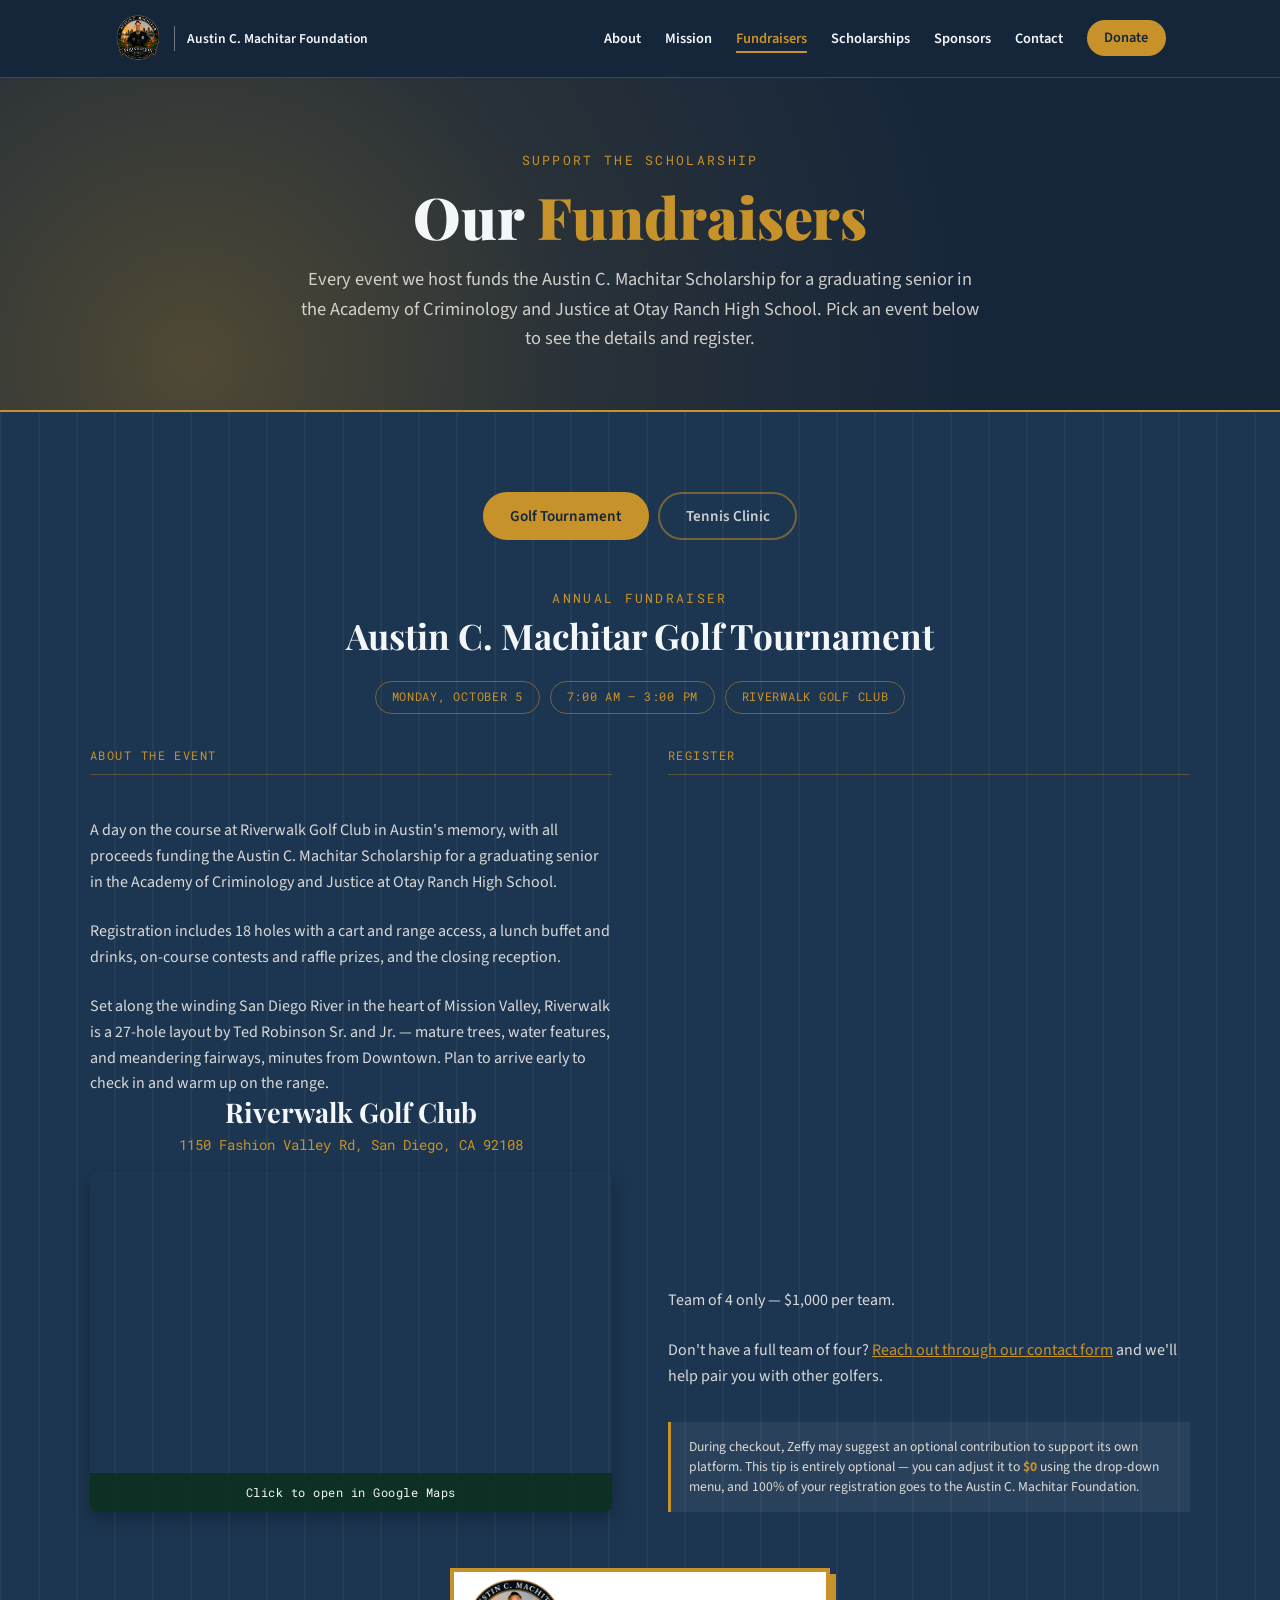
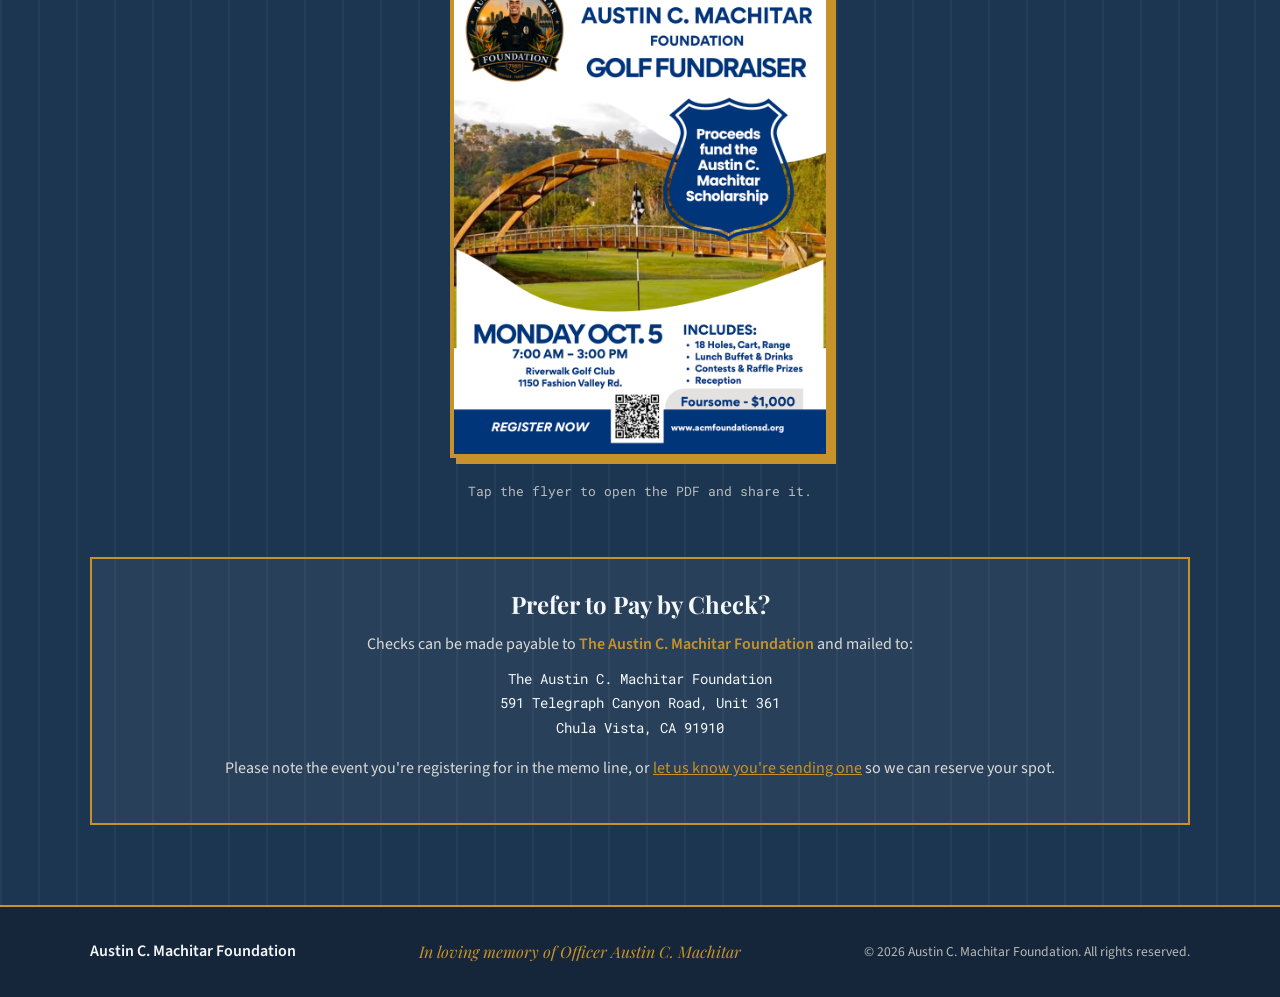
==== commit 7cc7a301: "Fix stale-cache tab breakage and align fundraiser columns The tabs did nothing for returning visitor" ====
--- a/fundraisers.html
+++ b/fundraisers.html
@@ -12,7 +12,11 @@
 <link rel="preconnect" href="https://fonts.googleapis.com">
 <link rel="preconnect" href="https://fonts.gstatic.com" crossorigin>
 <link rel="stylesheet" href="https://fonts.googleapis.com/css2?family=Playfair+Display:wght@700;900&family=Source+Sans+3:wght@400;600&family=Roboto+Mono:wght@400&display=swap">
-<link rel="stylesheet" href="css/styles.css">
+<!-- Assets carry a ?v= version. GitHub Pages serves css/js with
+     cache-control: max-age=14400 (4h), so returning visitors would otherwise
+     run a stale main.js — which silently breaks the fundraiser tabs.
+     BUMP ?v= ON BOTH FILES whenever styles.css or main.js changes. -->
+<link rel="stylesheet" href="css/styles.css?v=2">
 </head>
 <body>
 
@@ -88,12 +92,14 @@
       <div class="tournament-split">
         <!-- Left: tournament info + course map -->
         <div class="tournament-info">
+          <p class="column-label">About the Event</p>
           <p class="tournament-desc">A day on the course at Riverwalk Golf Club in Austin's memory, with all proceeds funding the Austin C. Machitar Scholarship for a graduating senior in the Academy of Criminology and Justice at Otay Ranch High School.</p>
           <p class="tournament-desc">Registration includes 18 holes with a cart and range access, a lunch buffet and drinks, on-course contests and raffle prizes, and the closing reception.</p>
-          <!-- Course name + address above the map -->
+          <p class="tournament-desc">Set along the winding San Diego River in the heart of Mission Valley, Riverwalk is a 27-hole layout by Ted Robinson Sr. and Jr. — mature trees, water features, and meandering fairways, minutes from Downtown. Plan to arrive early to check in and warm up on the range.</p>
+          <!-- Venue block, then the map last so it absorbs this column's slack
+               and both columns finish at the same height. -->
           <h3 class="course-name">Riverwalk Golf Club</h3>
           <p class="course-address">1150 Fashion Valley Rd, San Diego, CA 92108</p>
-          <!-- Clickable Google Map -->
           <a class="course-map" href="https://www.google.com/maps/dir/?api=1&destination=Riverwalk+Golf+Club%2C+1150+Fashion+Valley+Rd%2C+San+Diego%2C+CA+92108" target="_blank" rel="noopener noreferrer" aria-label="Open Riverwalk Golf Club in Google Maps for directions">
             <iframe
               title="Map of Riverwalk Golf Club"
@@ -104,15 +110,11 @@
               referrerpolicy="no-referrer-when-downgrade"></iframe>
             <span class="course-map-hint">Click to open in Google Maps</span>
           </a>
-          <!-- Course information -->
-          <div class="course-info">
-            <p class="tournament-desc">Set along the winding San Diego River in the heart of Mission Valley, Riverwalk Golf Club is a 27-hole layout designed by Ted Robinson Sr. and Ted Robinson Jr. Mature trees, water features, and meandering fairways make it one of the city's most scenic and accessible courses — just minutes from Downtown and easy to reach from anywhere in the county.</p>
-            <p class="tournament-desc">Plan to arrive early to check in, warm up on the range, and meet your fellow players before the shotgun start.</p>
-          </div>
         </div>
 
         <!-- Right: Zeffy ticketing embed -->
         <div class="tournament-register">
+          <p class="column-label">Register</p>
           <div class="zeffy-embed-wrap">
             <!-- Mounted by js/main.js when this tab is opened -->
             <div data-zeffy-form-url="/embed/ticketing/austin-c-machitar-foundation-golf-tournament"></div>
@@ -151,9 +153,12 @@
       <div class="tournament-split">
         <!-- Left: clinic info + venue map -->
         <div class="tournament-info">
+          <p class="column-label">About the Event</p>
           <p class="tournament-desc">A fun 2-hour guided tennis clinic led by the Redondo Family coaches. Featuring rotational drills, skill development, and engaging on-court activities designed to improve your game. All proceeds from this clinic aim to support the Austin C. Machitar Scholarship for a graduating senior in the Academy of Criminology and Justice at Otay Ranch High School.</p>
           <p class="tournament-desc">Light refreshments, snacks, food, and prizes are included.</p>
-          <!-- Venue name + address above the map -->
+          <p class="tournament-desc">Austin was an accomplished tennis player himself — a talent inherited from his mother Leslie, of the famed Redondo tennis family. This clinic brings that family back to the court in his honor. Plan to arrive a few minutes early to check in and warm up before the first rotation.</p>
+          <!-- Venue block, then the map last so it absorbs this column's slack
+               and both columns finish at the same height. -->
           <h3 class="course-name">Canyon Crest Academy</h3>
           <p class="course-address">5951 Village Center Loop Rd, San Diego, CA 92130</p>
           <!-- Clickable Google Map -->
@@ -167,14 +172,11 @@
               referrerpolicy="no-referrer-when-downgrade"></iframe>
             <span class="course-map-hint">Click to open in Google Maps</span>
           </a>
-          <div class="course-info">
-            <p class="tournament-desc">Austin was an accomplished tennis player himself — a talent inherited from his mother Leslie, of the famed Redondo tennis family. This clinic brings that family back to the court in his honor.</p>
-            <p class="tournament-desc">Plan to arrive a few minutes early to check in and warm up before the first rotation.</p>
-          </div>
         </div>
 
         <!-- Right: Zeffy ticketing embed -->
         <div class="tournament-register">
+          <p class="column-label">Register</p>
           <div class="zeffy-embed-wrap">
             <!-- Mounted by js/main.js when this tab is opened -->
             <div data-zeffy-form-url="/embed/ticketing/redondo-tennis-clinic"></div>
@@ -220,7 +222,7 @@
   </div>
 </footer>
 
-<script src="js/main.js"></script>
+<script src="js/main.js?v=2"></script>
 
 <!-- Zeffy embed script — powers the ticketing forms in the tabs above.
      If it fails to load, the inline fallback iframes are revealed instead. -->
--- a/css/styles.css
+++ b/css/styles.css
@@ -903,7 +903,7 @@
 .event-flyer img {
   display: block;
   width: 100%;
-  max-width: 460px;
+  max-width: 380px;
   height: auto;
   border: 4px solid var(--color-gold);
   box-shadow: 6px 6px 0 var(--color-gold);
@@ -1049,6 +1049,48 @@
   color: var(--color-navy);
 }
 
+/* ---------- Fundraiser panel: keep the two columns the same height ----------
+   Left column ends in the map and right column ends in the disclaimer; the map
+   grows and the disclaimer is pushed down, so whichever column is intrinsically
+   shorter absorbs the slack and both bottom edges line up. */
+.fundraisers .tournament-split {
+  align-items: stretch;
+  margin-top: 2rem;
+}
+.fundraisers .tournament-info,
+.fundraisers .tournament-register {
+  display: flex;
+  flex-direction: column;
+  min-width: 0; /* let long words wrap instead of widening the grid track */
+}
+/* The venue block (name, address, map) is pinned to the bottom of the column:
+   margin-top:auto collects the slack above it, and the map keeps a fixed height
+   so the Google embed never has to re-render into a resized iframe (which leaves
+   a dead grey band when it doesn't repaint). */
+.fundraisers .tournament-info .course-name { margin-top: auto; }
+.fundraisers .tournament-info .course-map {
+  flex: 0 0 auto;
+  height: 340px;
+  min-height: 0;
+  margin-top: 0;
+}
+.fundraisers .tournament-register .zeffy-embed-wrap { margin: 0 0 1.25rem; }
+.fundraisers .tournament-register .zeffy-disclaimer { margin-top: auto; }
+/* First paragraph in either column starts flush with the other column's top */
+.fundraisers .tournament-info > .tournament-desc:first-child { margin-top: 0; }
+
+/* Section label above each column, so the pair reads as a matched set */
+.column-label {
+  font-family: 'Roboto Mono', monospace;
+  font-size: 0.75rem;
+  letter-spacing: 0.12em;
+  text-transform: uppercase;
+  color: var(--color-gold);
+  padding-bottom: 0.6rem;
+  margin-bottom: 1.2rem;
+  border-bottom: 1px solid rgba(200, 146, 42, 0.35);
+}
+
 @media (max-width: 640px) {
   .event-card-row { grid-template-columns: 1fr; }
   .tab { padding: 0.6rem 1.2rem; font-size: 0.88rem; }
